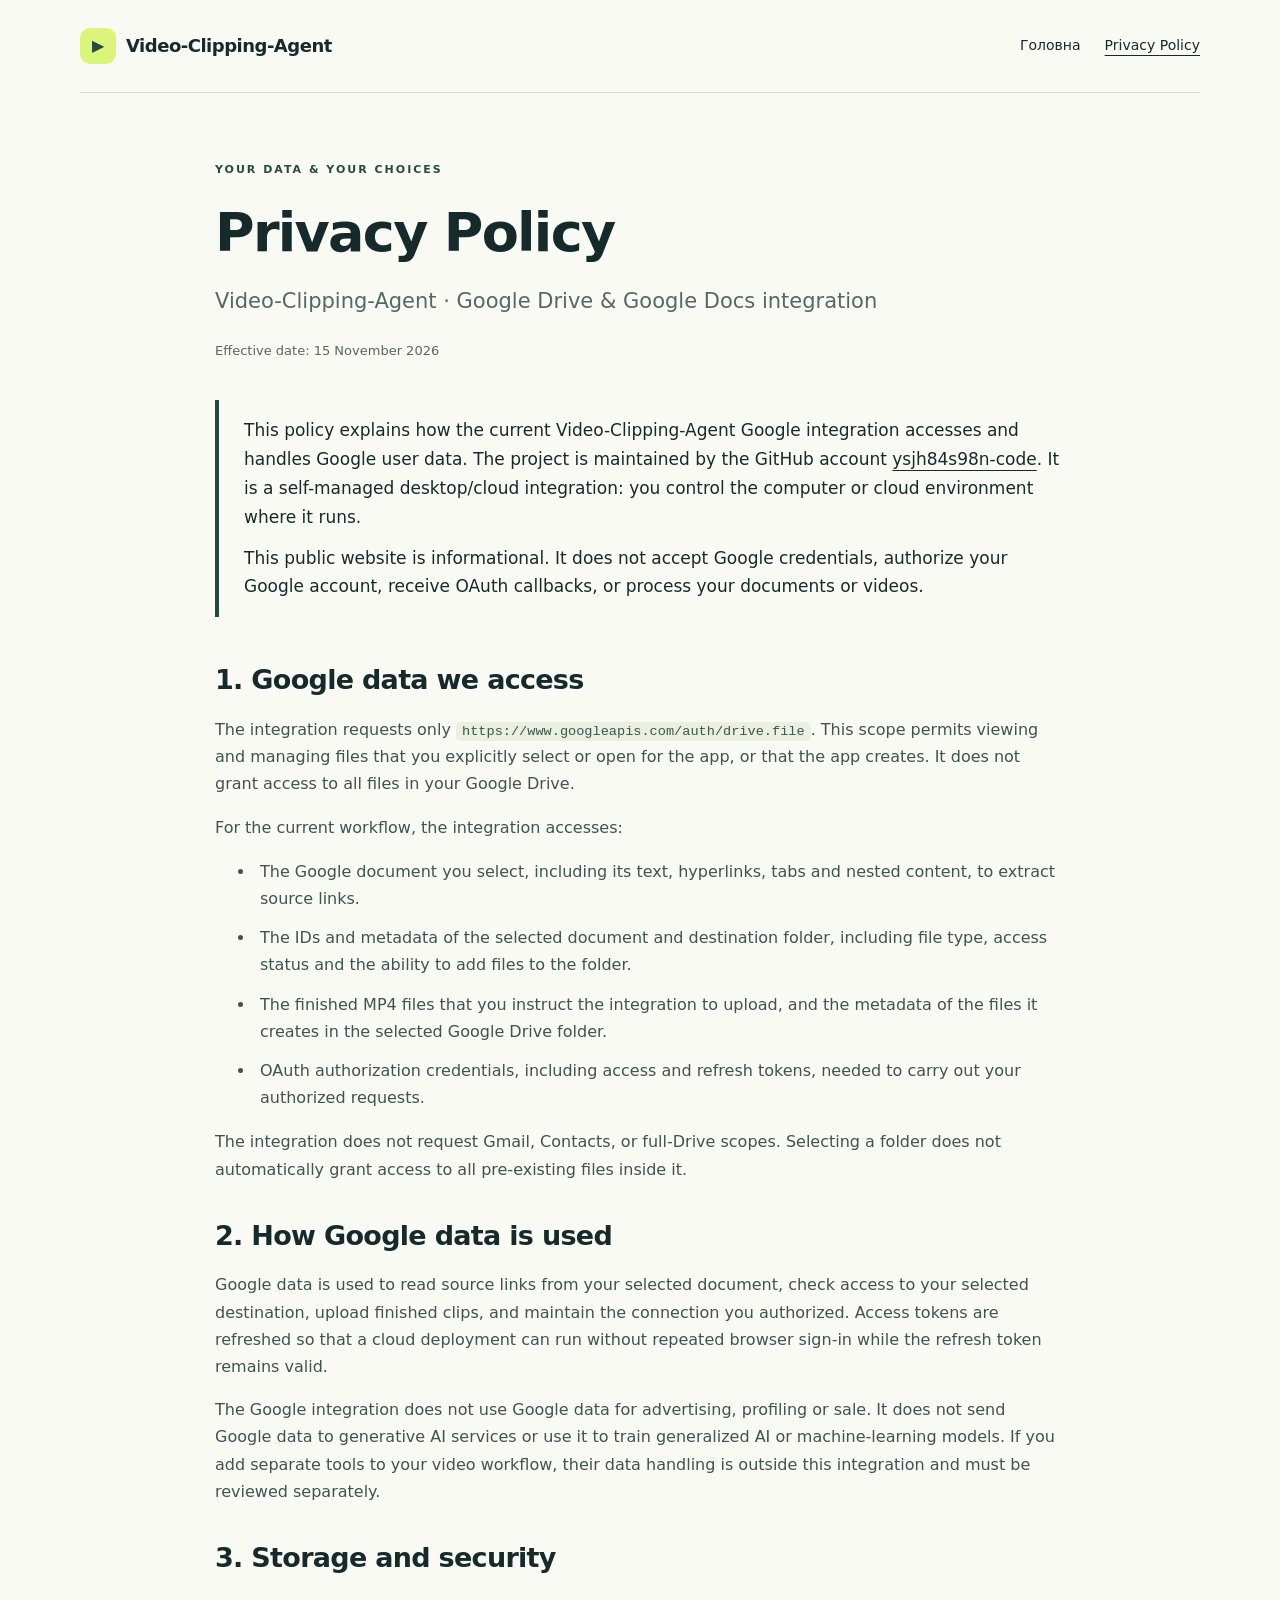
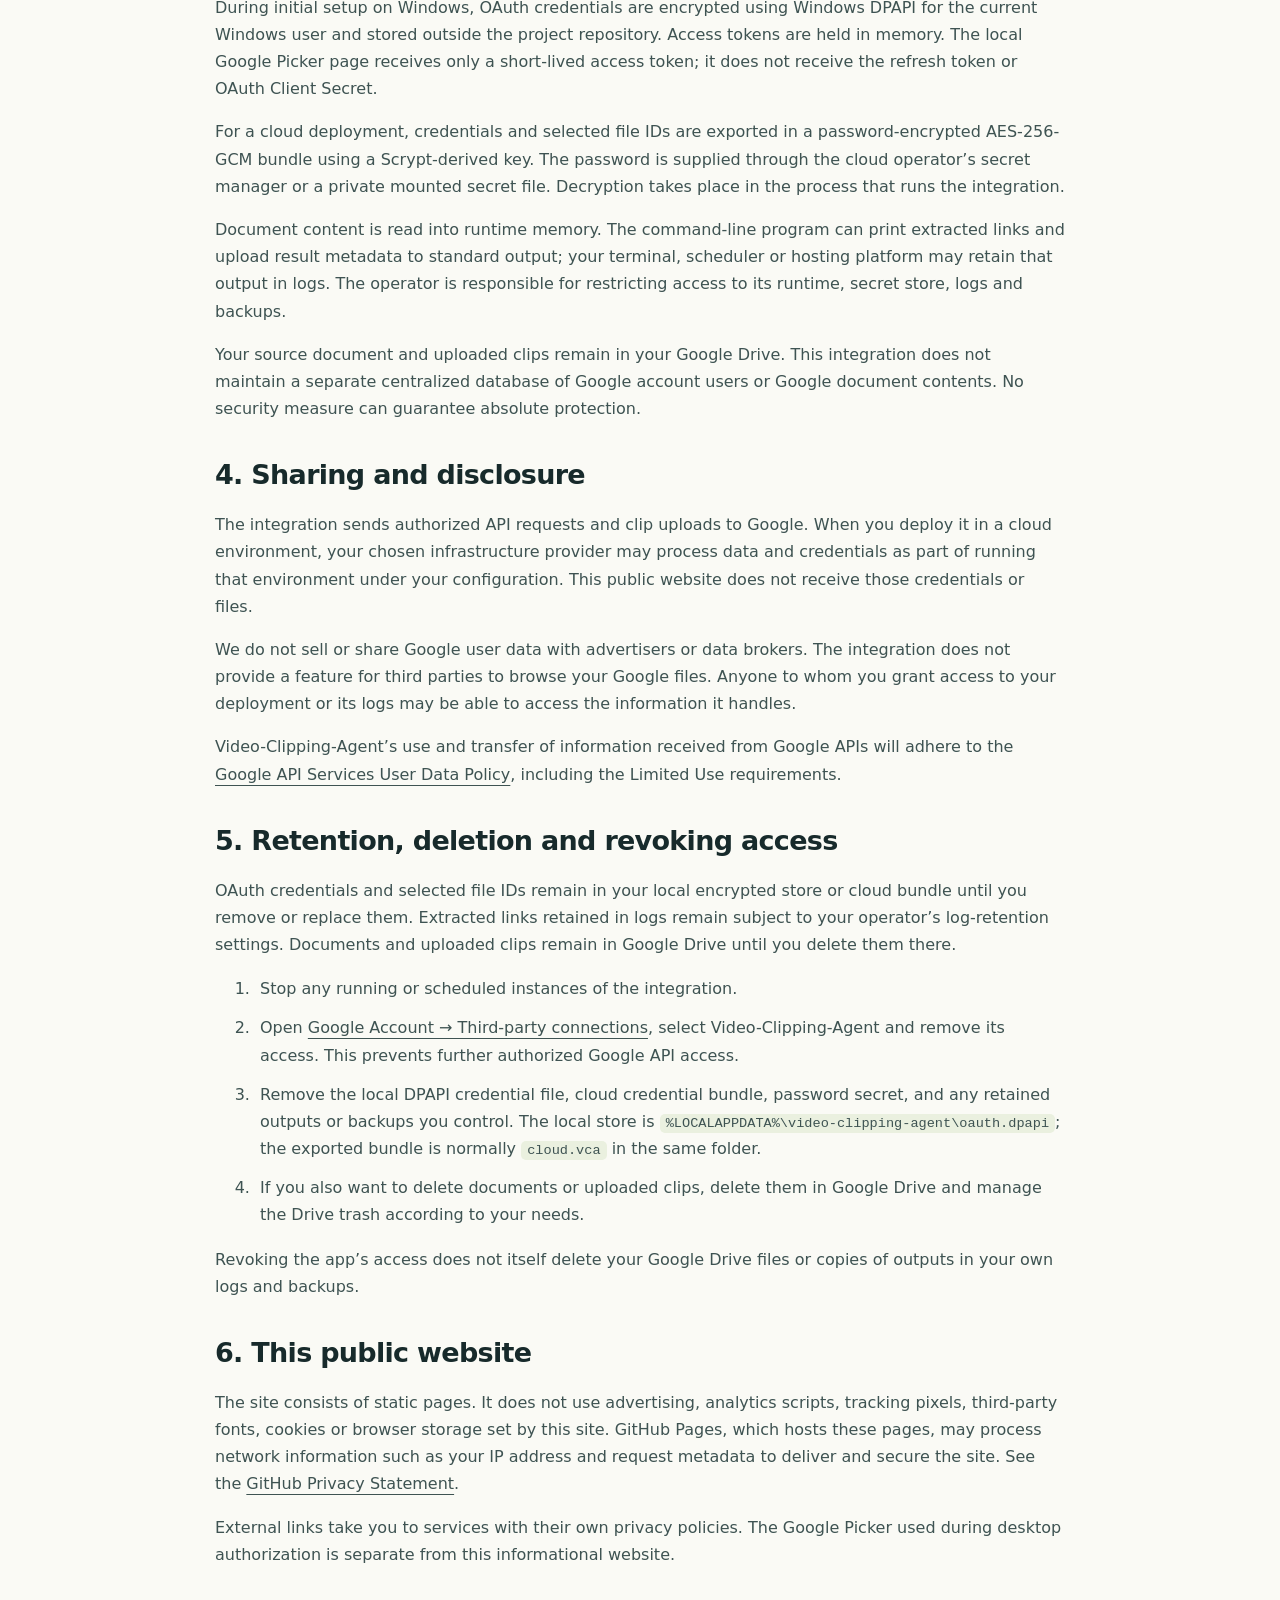
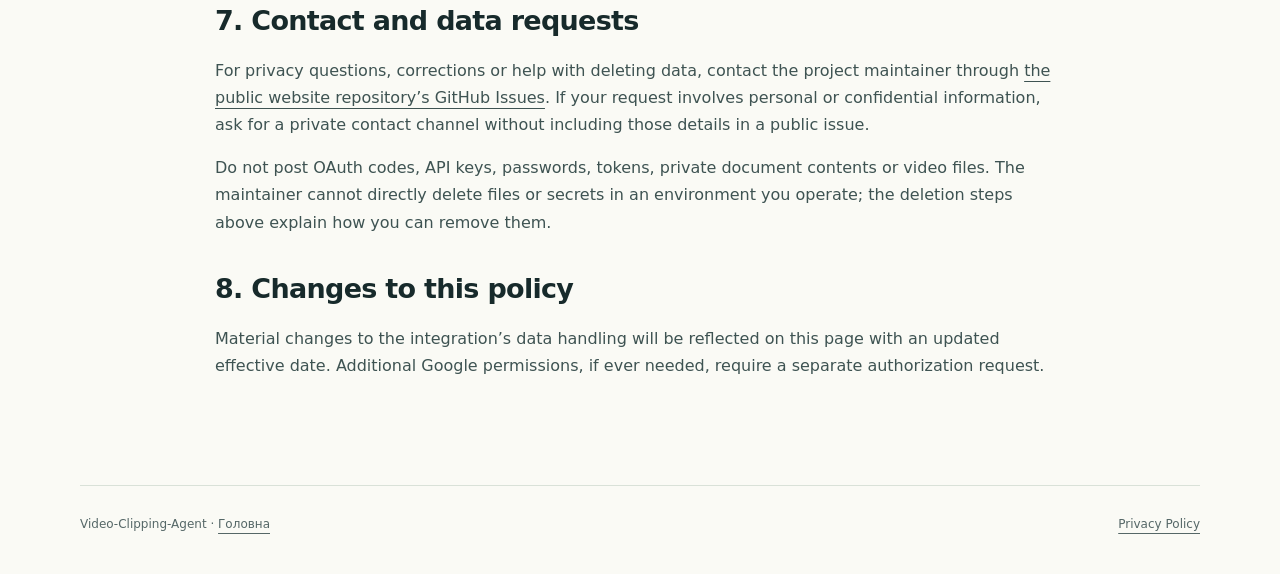
==== privacy.html @ 2fd51018 "Publish Video-Clipping-Agent homepage and privacy policy Include only public static HTML and CSS. Ke" ====
<!doctype html>
<html lang="en">
<head>
  <meta charset="utf-8">
  <meta name="viewport" content="width=device-width, initial-scale=1">
  <meta name="description" content="Privacy Policy for the Video-Clipping-Agent Google Drive and Google Docs integration: access, use, storage, sharing, retention, and deletion of Google user data.">
  <meta name="referrer" content="strict-origin-when-cross-origin">
  <title>Privacy Policy — Video-Clipping-Agent</title>
  <link rel="canonical" href="https://ysjh84s98n-code.github.io/video-clipping-agent-site/privacy.html">
  <link rel="stylesheet" href="styles.css">
</head>
<body>
  <a class="skip" href="#main">Skip to content</a>
  <header class="shell header"><a class="brand" href="./"><span class="mark" aria-hidden="true">▶</span> Video-Clipping-Agent</a><nav aria-label="Navigation"><a href="./" lang="uk">Головна</a><a href="privacy.html" aria-current="page">Privacy Policy</a></nav></header>
  <main id="main" class="shell policy">
    <p class="eyebrow">YOUR DATA &amp; YOUR CHOICES</p>
    <h1>Privacy Policy</h1>
    <p class="lead">Video-Clipping-Agent · Google Drive &amp; Google Docs integration</p>
    <p class="caption">Effective date: <time datetime="2026-11-15">15 November 2026</time></p>
    <div class="policy-intro"><p>This policy explains how the current Video-Clipping-Agent Google integration accesses and handles Google user data. The project is maintained by the GitHub account <a href="https://github.com/ysjh84s98n-code">ysjh84s98n-code</a>. It is a self-managed desktop/cloud integration: you control the computer or cloud environment where it runs.</p><p>This public website is informational. It does not accept Google credentials, authorize your Google account, receive OAuth callbacks, or process your documents or videos.</p></div>
    <section aria-labelledby="access"><h2 id="access">1. Google data we access</h2><p>The integration requests only <code>https://www.googleapis.com/auth/drive.file</code>. This scope permits viewing and managing files that you explicitly select or open for the app, or that the app creates. It does not grant access to all files in your Google Drive.</p><p>For the current workflow, the integration accesses:</p><ul><li>The Google document you select, including its text, hyperlinks, tabs and nested content, to extract source links.</li><li>The IDs and metadata of the selected document and destination folder, including file type, access status and the ability to add files to the folder.</li><li>The finished MP4 files that you instruct the integration to upload, and the metadata of the files it creates in the selected Google Drive folder.</li><li>OAuth authorization credentials, including access and refresh tokens, needed to carry out your authorized requests.</li></ul><p>The integration does not request Gmail, Contacts, or full-Drive scopes. Selecting a folder does not automatically grant access to all pre-existing files inside it.</p></section>
    <section aria-labelledby="use"><h2 id="use">2. How Google data is used</h2><p>Google data is used to read source links from your selected document, check access to your selected destination, upload finished clips, and maintain the connection you authorized. Access tokens are refreshed so that a cloud deployment can run without repeated browser sign-in while the refresh token remains valid.</p><p>The Google integration does not use Google data for advertising, profiling or sale. It does not send Google data to generative AI services or use it to train generalized AI or machine-learning models. If you add separate tools to your video workflow, their data handling is outside this integration and must be reviewed separately.</p></section>
    <section aria-labelledby="storage"><h2 id="storage">3. Storage and security</h2><p>During initial setup on Windows, OAuth credentials are encrypted using Windows DPAPI for the current Windows user and stored outside the project repository. Access tokens are held in memory. The local Google Picker page receives only a short-lived access token; it does not receive the refresh token or OAuth Client Secret.</p><p>For a cloud deployment, credentials and selected file IDs are exported in a password-encrypted AES-256-GCM bundle using a Scrypt-derived key. The password is supplied through the cloud operator’s secret manager or a private mounted secret file. Decryption takes place in the process that runs the integration.</p><p>Document content is read into runtime memory. The command-line program can print extracted links and upload result metadata to standard output; your terminal, scheduler or hosting platform may retain that output in logs. The operator is responsible for restricting access to its runtime, secret store, logs and backups.</p><p>Your source document and uploaded clips remain in your Google Drive. This integration does not maintain a separate centralized database of Google account users or Google document contents. No security measure can guarantee absolute protection.</p></section>
    <section aria-labelledby="sharing"><h2 id="sharing">4. Sharing and disclosure</h2><p>The integration sends authorized API requests and clip uploads to Google. When you deploy it in a cloud environment, your chosen infrastructure provider may process data and credentials as part of running that environment under your configuration. This public website does not receive those credentials or files.</p><p>We do not sell or share Google user data with advertisers or data brokers. The integration does not provide a feature for third parties to browse your Google files. Anyone to whom you grant access to your deployment or its logs may be able to access the information it handles.</p><p>Video-Clipping-Agent’s use and transfer of information received from Google APIs will adhere to the <a href="https://developers.google.com/terms/api-services-user-data-policy">Google API Services User Data Policy</a>, including the Limited Use requirements.</p></section>
    <section aria-labelledby="retention"><h2 id="retention">5. Retention, deletion and revoking access</h2><p>OAuth credentials and selected file IDs remain in your local encrypted store or cloud bundle until you remove or replace them. Extracted links retained in logs remain subject to your operator’s log-retention settings. Documents and uploaded clips remain in Google Drive until you delete them there.</p><ol><li>Stop any running or scheduled instances of the integration.</li><li>Open <a href="https://myaccount.google.com/connections">Google Account → Third-party connections</a>, select Video-Clipping-Agent and remove its access. This prevents further authorized Google API access.</li><li>Remove the local DPAPI credential file, cloud credential bundle, password secret, and any retained outputs or backups you control. The local store is <code>%LOCALAPPDATA%\video-clipping-agent\oauth.dpapi</code>; the exported bundle is normally <code>cloud.vca</code> in the same folder.</li><li>If you also want to delete documents or uploaded clips, delete them in Google Drive and manage the Drive trash according to your needs.</li></ol><p>Revoking the app’s access does not itself delete your Google Drive files or copies of outputs in your own logs and backups.</p></section>
    <section aria-labelledby="website"><h2 id="website">6. This public website</h2><p>The site consists of static pages. It does not use advertising, analytics scripts, tracking pixels, third-party fonts, cookies or browser storage set by this site. GitHub Pages, which hosts these pages, may process network information such as your IP address and request metadata to deliver and secure the site. See the <a href="https://docs.github.com/en/site-policy/privacy-policies/github-general-privacy-statement">GitHub Privacy Statement</a>.</p><p>External links take you to services with their own privacy policies. The Google Picker used during desktop authorization is separate from this informational website.</p></section>
    <section aria-labelledby="contact"><h2 id="contact">7. Contact and data requests</h2><p>For privacy questions, corrections or help with deleting data, contact the project maintainer through <a href="https://github.com/ysjh84s98n-code/video-clipping-agent-site/issues">the public website repository’s GitHub Issues</a>. If your request involves personal or confidential information, ask for a private contact channel without including those details in a public issue.</p><p>Do not post OAuth codes, API keys, passwords, tokens, private document contents or video files. The maintainer cannot directly delete files or secrets in an environment you operate; the deletion steps above explain how you can remove them.</p></section>
    <section aria-labelledby="changes"><h2 id="changes">8. Changes to this policy</h2><p>Material changes to the integration’s data handling will be reflected on this page with an updated effective date. Additional Google permissions, if ever needed, require a separate authorization request.</p></section>
  </main>
  <footer class="shell footer"><span>Video-Clipping-Agent · <a href="./" lang="uk">Головна</a></span><a href="privacy.html" aria-current="page">Privacy Policy</a></footer>
</body>
</html>
---- styles.css ----
:root{color-scheme:light;--ink:#172a2b;--muted:#556767;--paper:#fafaf5;--line:#d9e1d8;--accent:#daf57a;--forest:#244b42;--radius:16px;font-family:Inter,ui-sans-serif,system-ui,-apple-system,"Segoe UI",sans-serif;font-synthesis:none}
*{box-sizing:border-box}html{scroll-behavior:smooth;scroll-padding-top:30px}body{margin:0;background:var(--paper);color:var(--ink);font-size:17px;line-height:1.7}a{color:inherit;text-underline-offset:5px}a:hover{text-decoration-thickness:2px}a:focus-visible{outline:3px solid #598400;outline-offset:5px;border-radius:4px}.shell{width:min(1120px,calc(100% - 64px));margin-inline:auto}.header{display:flex;align-items:center;justify-content:space-between;gap:28px;padding-block:28px;border-bottom:1px solid var(--line)}.brand{display:flex;align-items:center;gap:10px;font-size:18px;font-weight:740;text-decoration:none;letter-spacing:-.5px}.mark{display:grid;place-items:center;width:36px;height:36px;color:var(--forest);background:var(--accent);border-radius:10px;font-size:16px}.header nav{display:flex;gap:24px;font-size:14px}.header nav a{text-decoration:none}.header nav [aria-current=page]{text-decoration:underline}.hero{padding-block:82px 64px;max-width:930px}.eyebrow{font-size:11px;letter-spacing:2px;font-weight:750;margin:0 0 22px;color:var(--forest)}h1,h2,h3{line-height:1.14;letter-spacing:-1.7px;text-wrap:balance}h1{font-size:clamp(38px,5.5vw,68px);font-weight:700;margin:0 0 28px}h1 span{color:var(--forest)}.lead{font-size:20px;line-height:1.65;max-width:760px;color:var(--muted)}.actions{display:flex;align-items:center;flex-wrap:wrap;gap:28px;margin-top:32px}.button{display:inline-flex;align-items:center;justify-content:center;gap:18px;padding:15px 22px;border:1px solid transparent;border-radius:9px;text-decoration:none;background:var(--forest);color:white;font-size:14px;font-weight:650}.button:hover{background:#173e34}.text-link{font-size:14px;font-weight:650}.caption{font-size:13px;color:var(--muted);max-width:700px;margin-top:26px}.section{padding-block:54px;border-top:1px solid var(--line)}h2{font-size:clamp(27px,3vw,37px);font-weight:650;max-width:700px;margin:0 0 26px}.section-heading{margin-bottom:40px}.steps{list-style:none;padding:0;display:grid;grid-template-columns:repeat(3,1fr);gap:36px;margin:0}.steps li{border-top:2px solid var(--forest);padding-top:20px}.number{font-size:12px;font-weight:700;letter-spacing:1px;color:var(--forest)}h3{font-size:23px;letter-spacing:-.5px;margin:26px 0 12px}.steps p,.permission p,.contact p{color:var(--muted);font-size:16px}.permission{display:grid;grid-template-columns:1fr 1fr;gap:64px}.permission p:first-child{margin-top:0}code{font-family:ui-monospace,"Cascadia Code",Consolas,monospace;background:#eaf0df;border-radius:5px;padding:2px 6px;font-size:.85em;overflow-wrap:anywhere}.contact{display:flex;align-items:center;justify-content:space-between;gap:50px}.contact div{max-width:690px}.secondary{background:transparent;border-color:var(--forest);color:var(--forest);white-space:nowrap}.secondary:hover{background:#eaf0df}.footer{border-top:1px solid var(--line);padding-block:28px 40px;display:flex;align-items:center;justify-content:space-between;gap:22px;font-size:12px;color:var(--muted)}.policy{max-width:850px;padding-block:68px}.policy h1{font-size:54px;margin-bottom:18px}.policy .lead{font-size:21px}.policy .caption{margin-top:12px}.policy-intro{border-left:4px solid var(--forest);padding:4px 0 4px 25px;margin:38px 0 48px}.policy-intro p{margin-block:12px}.policy section{margin-block:38px}.policy section h2{font-size:27px;letter-spacing:-.7px;margin:0 0 20px}.policy section p,.policy li{font-size:16px;color:#3e5352}.policy li{padding-left:5px;margin-bottom:12px}.policy section a{overflow-wrap:anywhere}.skip{position:absolute;left:10px;top:-100px;padding:10px;background:var(--accent);z-index:1}.skip:focus{top:10px}
@media(max-width:760px){.shell{width:calc(100% - 36px)}.header{align-items:flex-start;flex-direction:column;gap:18px;padding-block:22px}.brand{font-size:16px}.header nav{gap:24px}.hero{padding-block:50px 42px}.hero h1{letter-spacing:-1.3px}.lead{font-size:18px}.actions{align-items:flex-start;flex-direction:column;gap:20px}.steps{grid-template-columns:1fr;gap:30px}.steps h3{margin-top:15px}.permission{grid-template-columns:1fr;gap:12px}.contact{align-items:flex-start;flex-direction:column;gap:16px}.section{padding-block:35px}.section-heading{margin-bottom:28px}.footer{align-items:flex-start;flex-direction:column;gap:12px}.policy{padding-block:45px}.policy h1{font-size:42px}.policy-intro{padding-left:18px}.policy ul,.policy ol{padding-left:24px}}
@media(prefers-reduced-motion:reduce){html{scroll-behavior:auto}}
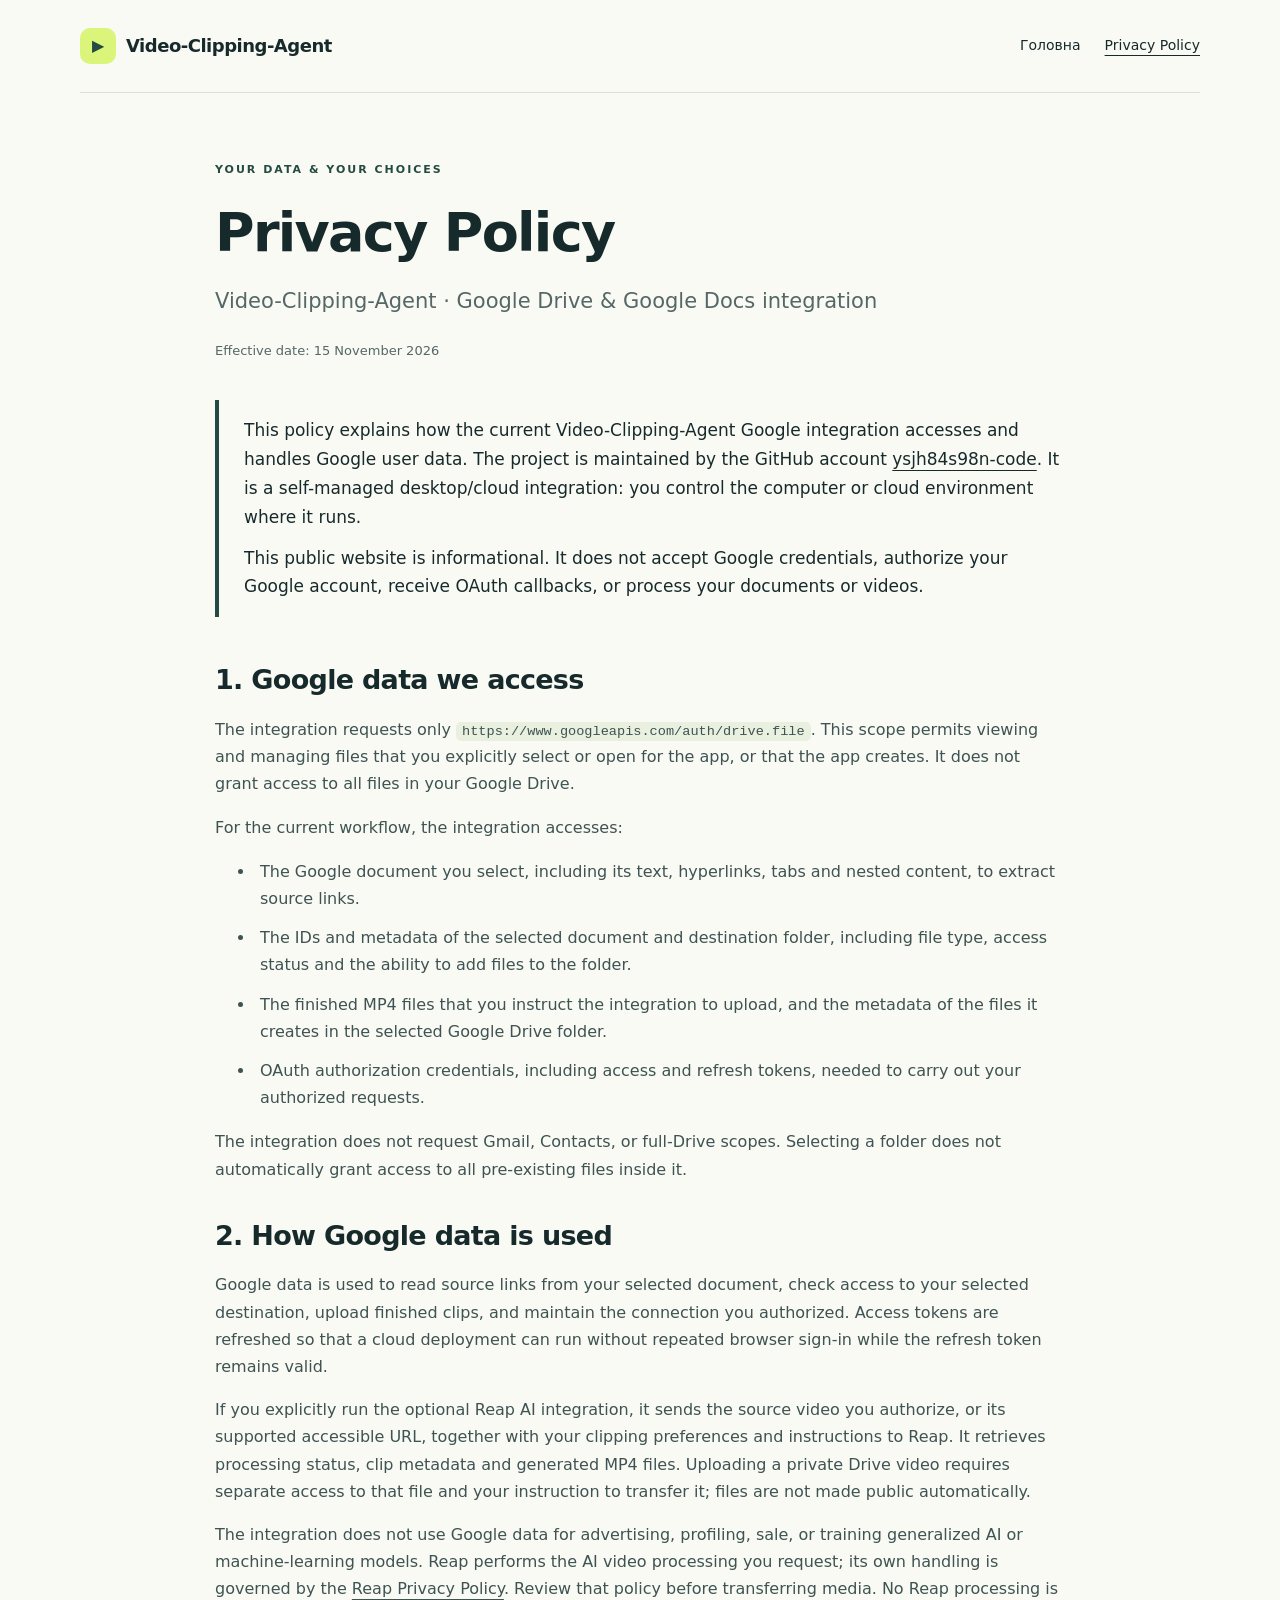
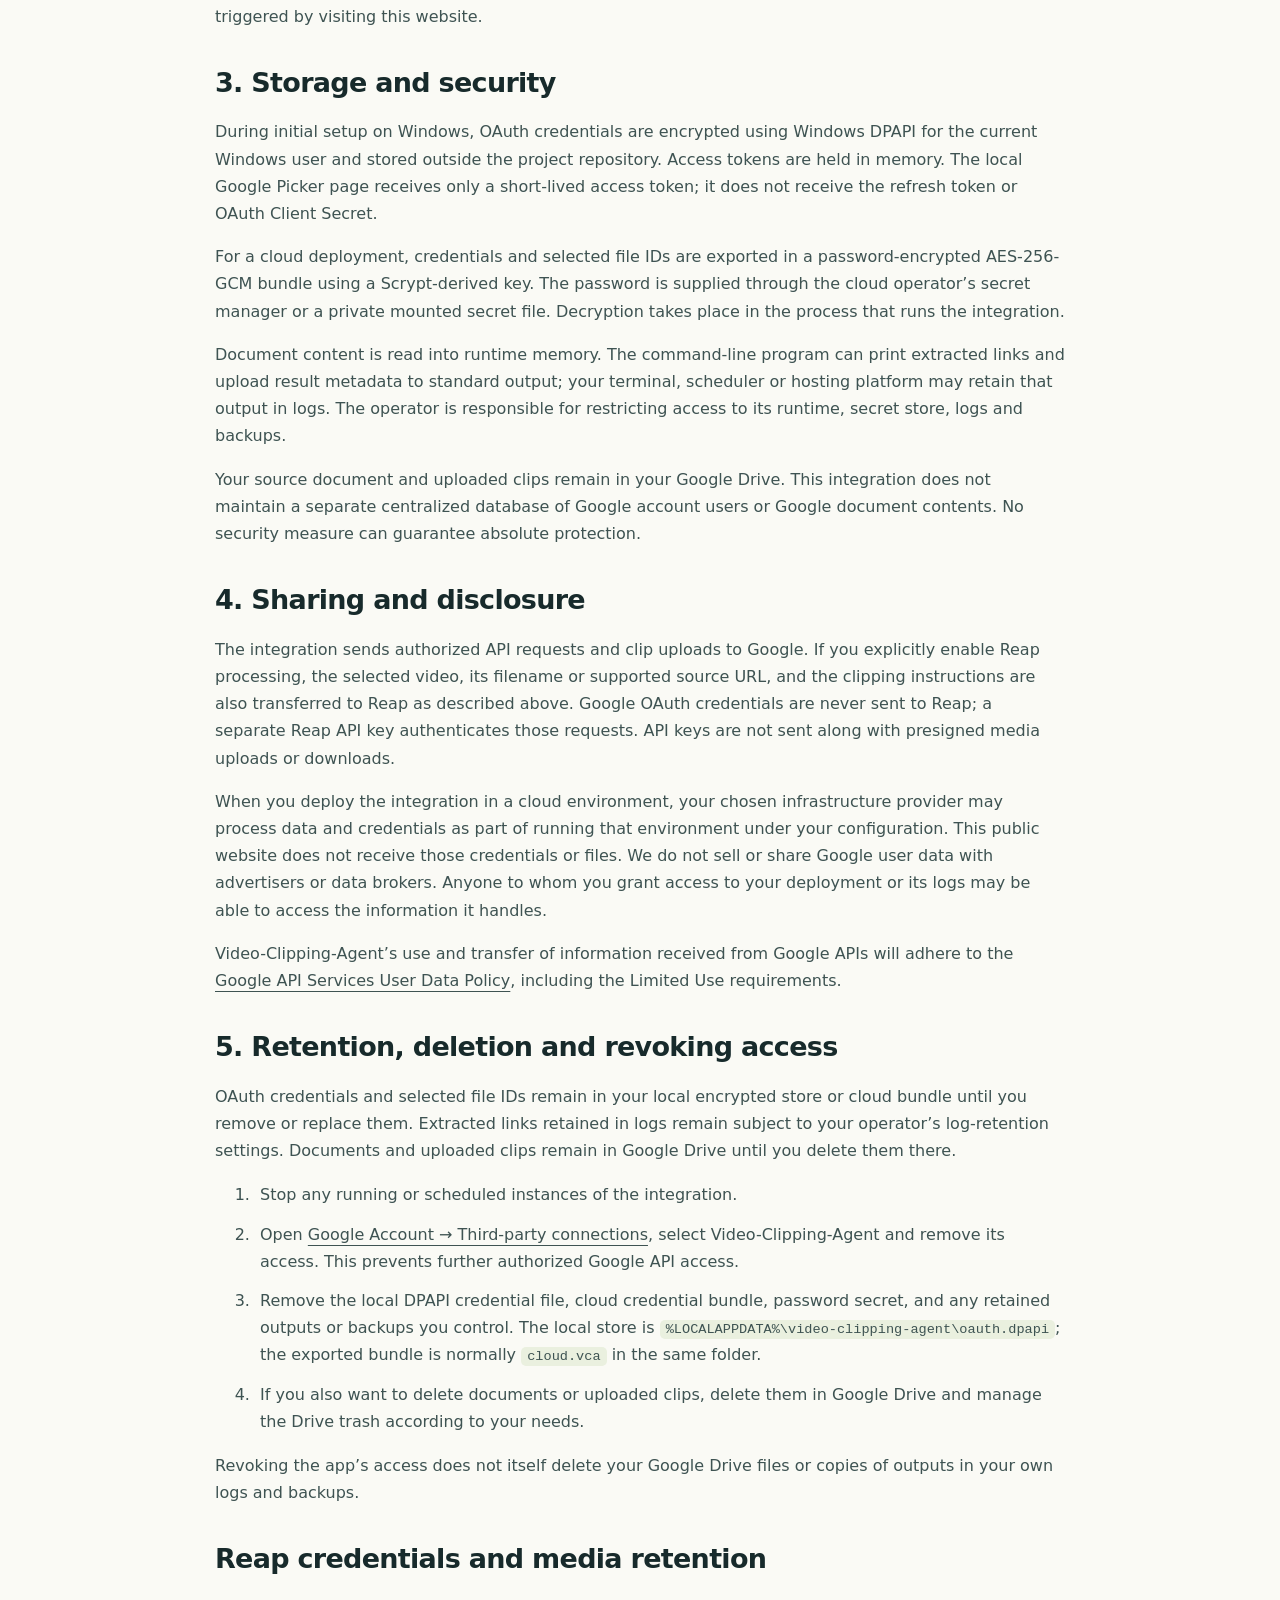
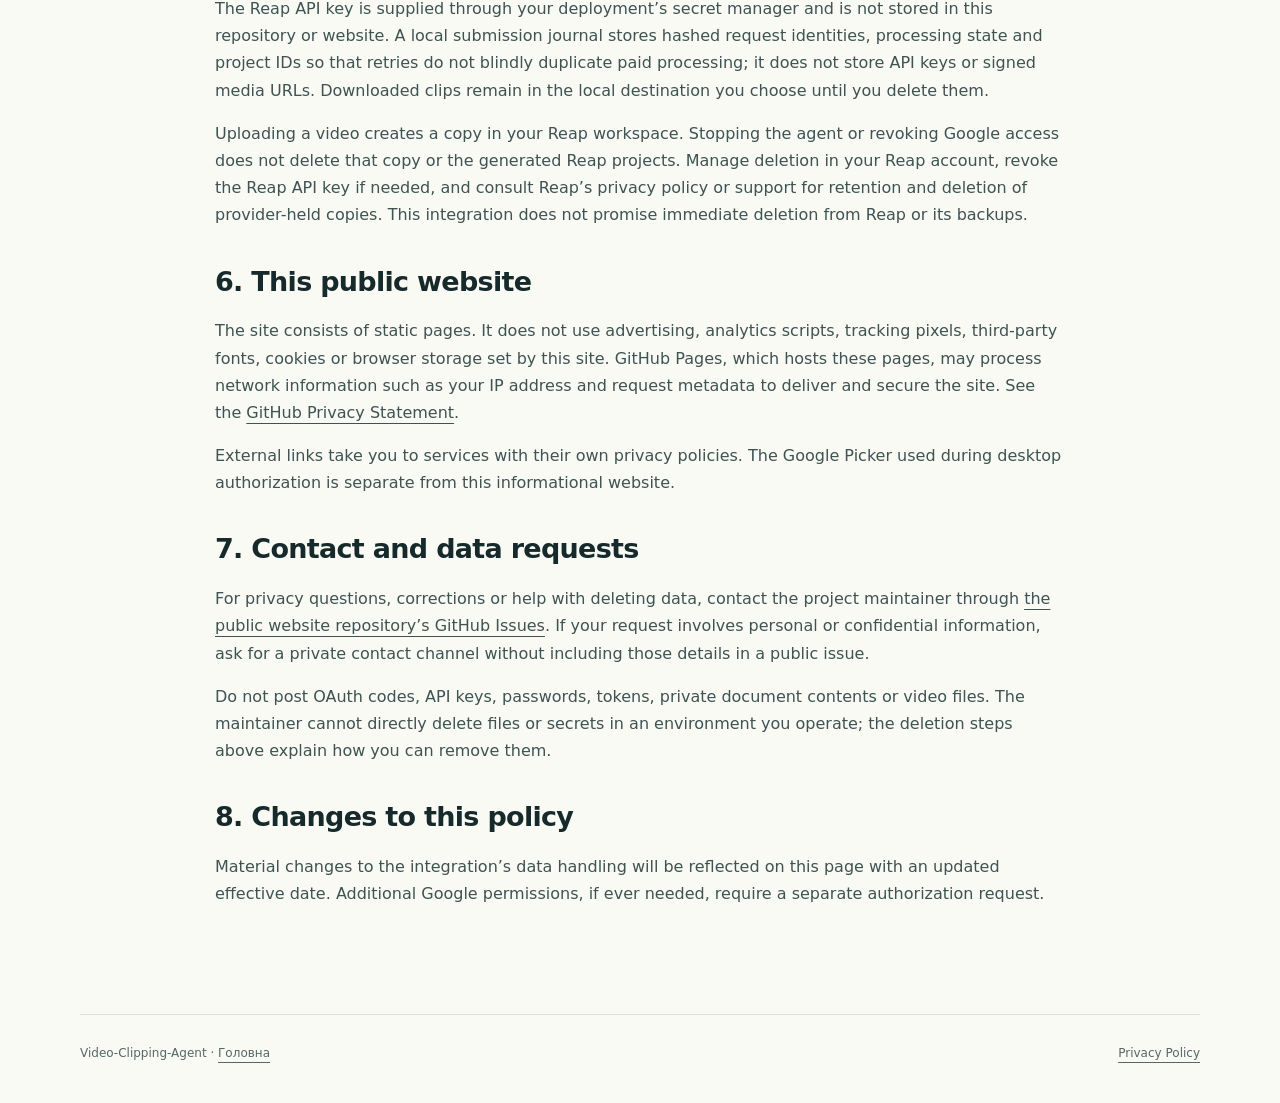
==== commit c93f5b6c: "Disclose optional Reap media processing and retention Describe explicitly authorized video transfer," ====
--- a/privacy.html
+++ b/privacy.html
@@ -19,10 +19,11 @@
     <p class="caption">Effective date: <time datetime="2026-11-15">15 November 2026</time></p>
     <div class="policy-intro"><p>This policy explains how the current Video-Clipping-Agent Google integration accesses and handles Google user data. The project is maintained by the GitHub account <a href="https://github.com/ysjh84s98n-code">ysjh84s98n-code</a>. It is a self-managed desktop/cloud integration: you control the computer or cloud environment where it runs.</p><p>This public website is informational. It does not accept Google credentials, authorize your Google account, receive OAuth callbacks, or process your documents or videos.</p></div>
     <section aria-labelledby="access"><h2 id="access">1. Google data we access</h2><p>The integration requests only <code>https://www.googleapis.com/auth/drive.file</code>. This scope permits viewing and managing files that you explicitly select or open for the app, or that the app creates. It does not grant access to all files in your Google Drive.</p><p>For the current workflow, the integration accesses:</p><ul><li>The Google document you select, including its text, hyperlinks, tabs and nested content, to extract source links.</li><li>The IDs and metadata of the selected document and destination folder, including file type, access status and the ability to add files to the folder.</li><li>The finished MP4 files that you instruct the integration to upload, and the metadata of the files it creates in the selected Google Drive folder.</li><li>OAuth authorization credentials, including access and refresh tokens, needed to carry out your authorized requests.</li></ul><p>The integration does not request Gmail, Contacts, or full-Drive scopes. Selecting a folder does not automatically grant access to all pre-existing files inside it.</p></section>
-    <section aria-labelledby="use"><h2 id="use">2. How Google data is used</h2><p>Google data is used to read source links from your selected document, check access to your selected destination, upload finished clips, and maintain the connection you authorized. Access tokens are refreshed so that a cloud deployment can run without repeated browser sign-in while the refresh token remains valid.</p><p>The Google integration does not use Google data for advertising, profiling or sale. It does not send Google data to generative AI services or use it to train generalized AI or machine-learning models. If you add separate tools to your video workflow, their data handling is outside this integration and must be reviewed separately.</p></section>
+    <section aria-labelledby="use"><h2 id="use">2. How Google data is used</h2><p>Google data is used to read source links from your selected document, check access to your selected destination, upload finished clips, and maintain the connection you authorized. Access tokens are refreshed so that a cloud deployment can run without repeated browser sign-in while the refresh token remains valid.</p><p>If you explicitly run the optional Reap AI integration, it sends the source video you authorize, or its supported accessible URL, together with your clipping preferences and instructions to Reap. It retrieves processing status, clip metadata and generated MP4 files. Uploading a private Drive video requires separate access to that file and your instruction to transfer it; files are not made public automatically.</p><p>The integration does not use Google data for advertising, profiling, sale, or training generalized AI or machine-learning models. Reap performs the AI video processing you request; its own handling is governed by the <a href="https://reap.video/privacy-policy">Reap Privacy Policy</a>. Review that policy before transferring media. No Reap processing is triggered by visiting this website.</p></section>
     <section aria-labelledby="storage"><h2 id="storage">3. Storage and security</h2><p>During initial setup on Windows, OAuth credentials are encrypted using Windows DPAPI for the current Windows user and stored outside the project repository. Access tokens are held in memory. The local Google Picker page receives only a short-lived access token; it does not receive the refresh token or OAuth Client Secret.</p><p>For a cloud deployment, credentials and selected file IDs are exported in a password-encrypted AES-256-GCM bundle using a Scrypt-derived key. The password is supplied through the cloud operator’s secret manager or a private mounted secret file. Decryption takes place in the process that runs the integration.</p><p>Document content is read into runtime memory. The command-line program can print extracted links and upload result metadata to standard output; your terminal, scheduler or hosting platform may retain that output in logs. The operator is responsible for restricting access to its runtime, secret store, logs and backups.</p><p>Your source document and uploaded clips remain in your Google Drive. This integration does not maintain a separate centralized database of Google account users or Google document contents. No security measure can guarantee absolute protection.</p></section>
-    <section aria-labelledby="sharing"><h2 id="sharing">4. Sharing and disclosure</h2><p>The integration sends authorized API requests and clip uploads to Google. When you deploy it in a cloud environment, your chosen infrastructure provider may process data and credentials as part of running that environment under your configuration. This public website does not receive those credentials or files.</p><p>We do not sell or share Google user data with advertisers or data brokers. The integration does not provide a feature for third parties to browse your Google files. Anyone to whom you grant access to your deployment or its logs may be able to access the information it handles.</p><p>Video-Clipping-Agent’s use and transfer of information received from Google APIs will adhere to the <a href="https://developers.google.com/terms/api-services-user-data-policy">Google API Services User Data Policy</a>, including the Limited Use requirements.</p></section>
+    <section aria-labelledby="sharing"><h2 id="sharing">4. Sharing and disclosure</h2><p>The integration sends authorized API requests and clip uploads to Google. If you explicitly enable Reap processing, the selected video, its filename or supported source URL, and the clipping instructions are also transferred to Reap as described above. Google OAuth credentials are never sent to Reap; a separate Reap API key authenticates those requests. API keys are not sent along with presigned media uploads or downloads.</p><p>When you deploy the integration in a cloud environment, your chosen infrastructure provider may process data and credentials as part of running that environment under your configuration. This public website does not receive those credentials or files. We do not sell or share Google user data with advertisers or data brokers. Anyone to whom you grant access to your deployment or its logs may be able to access the information it handles.</p><p>Video-Clipping-Agent’s use and transfer of information received from Google APIs will adhere to the <a href="https://developers.google.com/terms/api-services-user-data-policy">Google API Services User Data Policy</a>, including the Limited Use requirements.</p></section>
     <section aria-labelledby="retention"><h2 id="retention">5. Retention, deletion and revoking access</h2><p>OAuth credentials and selected file IDs remain in your local encrypted store or cloud bundle until you remove or replace them. Extracted links retained in logs remain subject to your operator’s log-retention settings. Documents and uploaded clips remain in Google Drive until you delete them there.</p><ol><li>Stop any running or scheduled instances of the integration.</li><li>Open <a href="https://myaccount.google.com/connections">Google Account → Third-party connections</a>, select Video-Clipping-Agent and remove its access. This prevents further authorized Google API access.</li><li>Remove the local DPAPI credential file, cloud credential bundle, password secret, and any retained outputs or backups you control. The local store is <code>%LOCALAPPDATA%\video-clipping-agent\oauth.dpapi</code>; the exported bundle is normally <code>cloud.vca</code> in the same folder.</li><li>If you also want to delete documents or uploaded clips, delete them in Google Drive and manage the Drive trash according to your needs.</li></ol><p>Revoking the app’s access does not itself delete your Google Drive files or copies of outputs in your own logs and backups.</p></section>
+    <section aria-labelledby="reap-retention"><h2 id="reap-retention">Reap credentials and media retention</h2><p>The Reap API key is supplied through your deployment’s secret manager and is not stored in this repository or website. A local submission journal stores hashed request identities, processing state and project IDs so that retries do not blindly duplicate paid processing; it does not store API keys or signed media URLs. Downloaded clips remain in the local destination you choose until you delete them.</p><p>Uploading a video creates a copy in your Reap workspace. Stopping the agent or revoking Google access does not delete that copy or the generated Reap projects. Manage deletion in your Reap account, revoke the Reap API key if needed, and consult Reap’s privacy policy or support for retention and deletion of provider-held copies. This integration does not promise immediate deletion from Reap or its backups.</p></section>
     <section aria-labelledby="website"><h2 id="website">6. This public website</h2><p>The site consists of static pages. It does not use advertising, analytics scripts, tracking pixels, third-party fonts, cookies or browser storage set by this site. GitHub Pages, which hosts these pages, may process network information such as your IP address and request metadata to deliver and secure the site. See the <a href="https://docs.github.com/en/site-policy/privacy-policies/github-general-privacy-statement">GitHub Privacy Statement</a>.</p><p>External links take you to services with their own privacy policies. The Google Picker used during desktop authorization is separate from this informational website.</p></section>
     <section aria-labelledby="contact"><h2 id="contact">7. Contact and data requests</h2><p>For privacy questions, corrections or help with deleting data, contact the project maintainer through <a href="https://github.com/ysjh84s98n-code/video-clipping-agent-site/issues">the public website repository’s GitHub Issues</a>. If your request involves personal or confidential information, ask for a private contact channel without including those details in a public issue.</p><p>Do not post OAuth codes, API keys, passwords, tokens, private document contents or video files. The maintainer cannot directly delete files or secrets in an environment you operate; the deletion steps above explain how you can remove them.</p></section>
     <section aria-labelledby="changes"><h2 id="changes">8. Changes to this policy</h2><p>Material changes to the integration’s data handling will be reflected on this page with an updated effective date. Additional Google permissions, if ever needed, require a separate authorization request.</p></section>
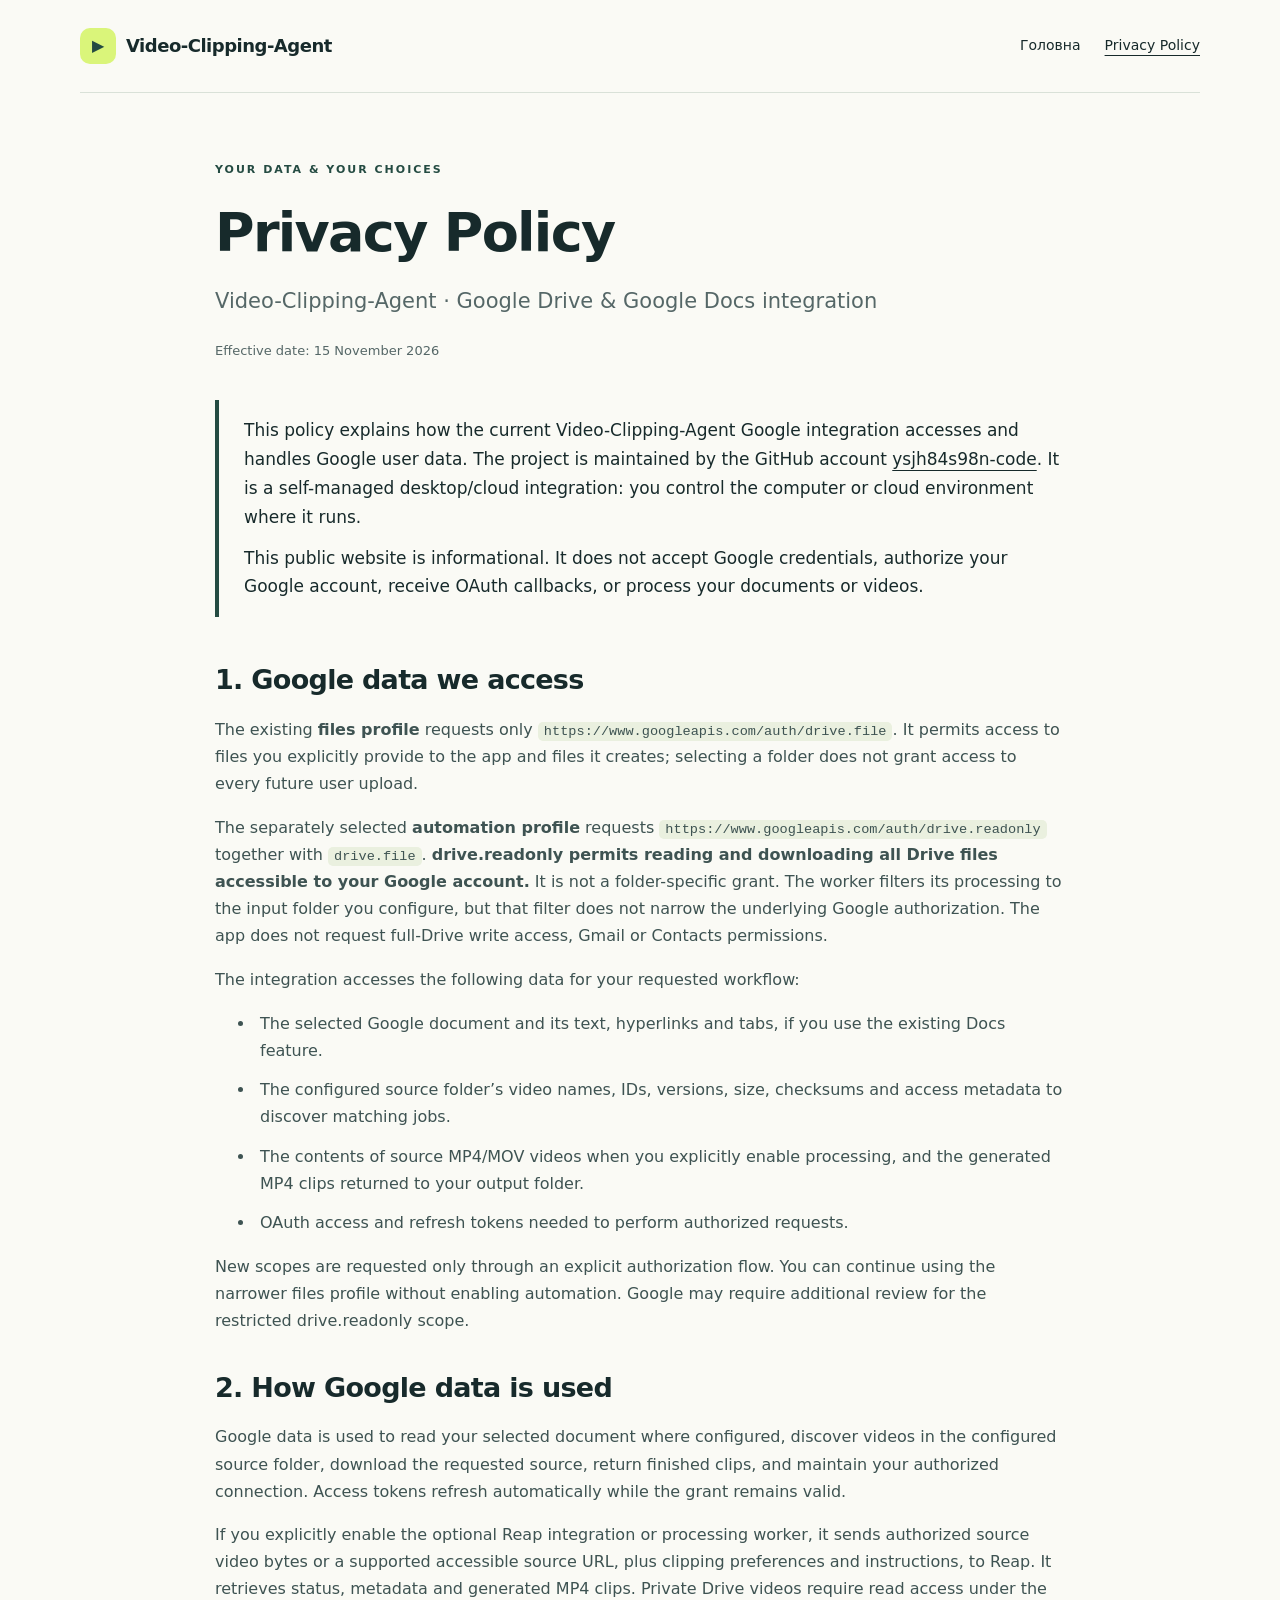
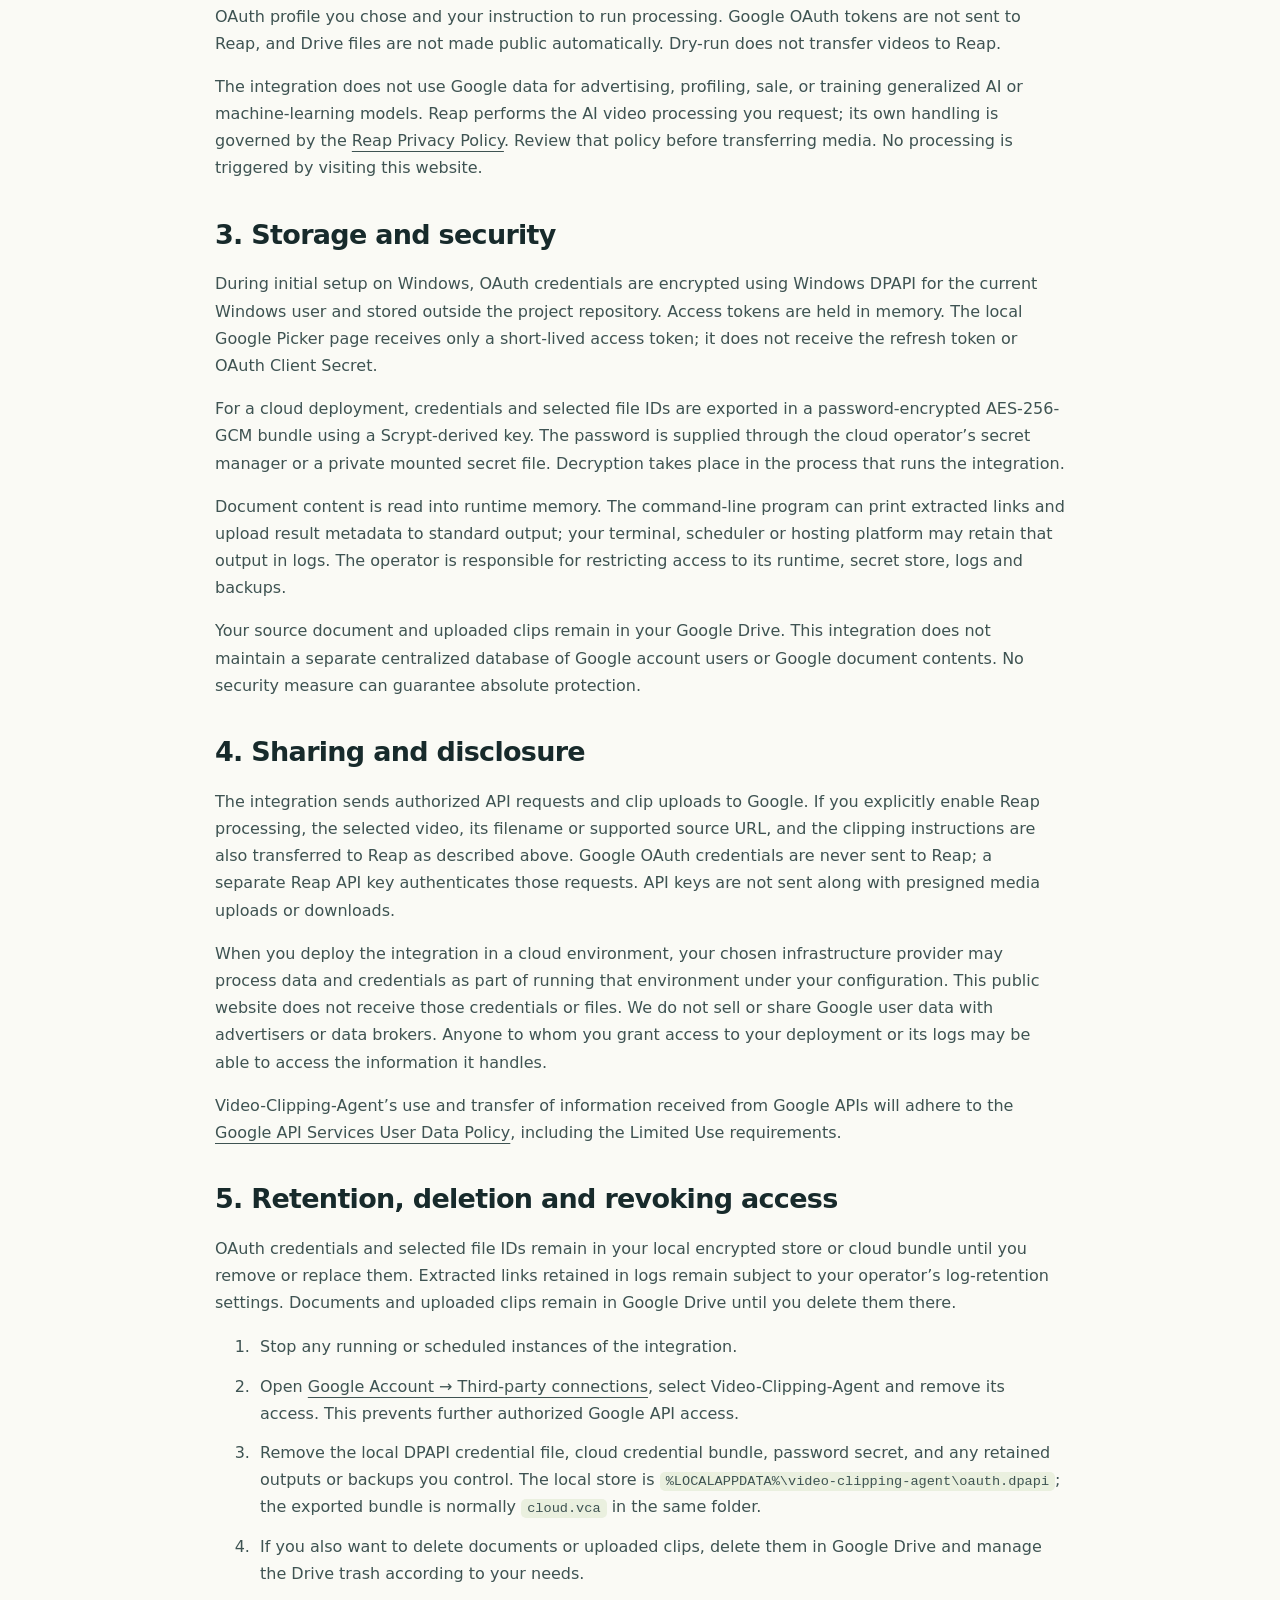
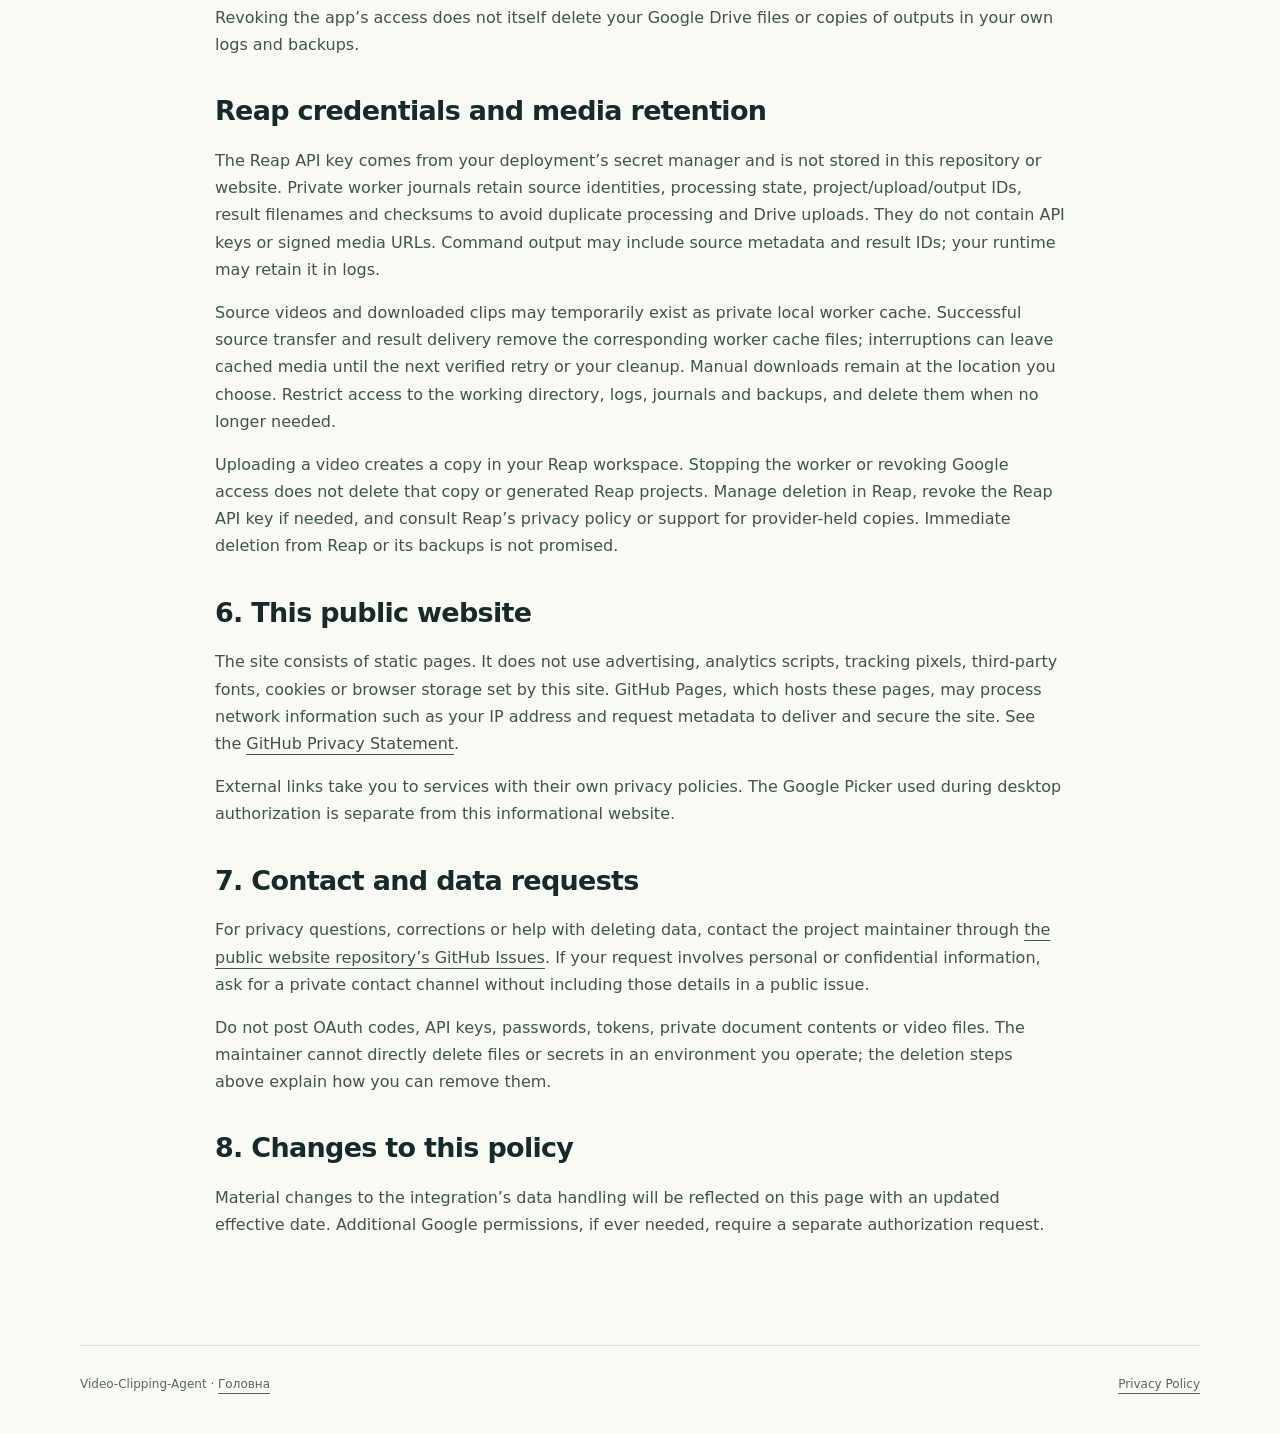
==== commit 98275996: "Disclose explicit read-only Drive automation profile Explain broad read access, folder filtering, op" ====
--- a/privacy.html
+++ b/privacy.html
@@ -18,12 +18,12 @@
     <p class="lead">Video-Clipping-Agent · Google Drive &amp; Google Docs integration</p>
     <p class="caption">Effective date: <time datetime="2026-11-15">15 November 2026</time></p>
     <div class="policy-intro"><p>This policy explains how the current Video-Clipping-Agent Google integration accesses and handles Google user data. The project is maintained by the GitHub account <a href="https://github.com/ysjh84s98n-code">ysjh84s98n-code</a>. It is a self-managed desktop/cloud integration: you control the computer or cloud environment where it runs.</p><p>This public website is informational. It does not accept Google credentials, authorize your Google account, receive OAuth callbacks, or process your documents or videos.</p></div>
-    <section aria-labelledby="access"><h2 id="access">1. Google data we access</h2><p>The integration requests only <code>https://www.googleapis.com/auth/drive.file</code>. This scope permits viewing and managing files that you explicitly select or open for the app, or that the app creates. It does not grant access to all files in your Google Drive.</p><p>For the current workflow, the integration accesses:</p><ul><li>The Google document you select, including its text, hyperlinks, tabs and nested content, to extract source links.</li><li>The IDs and metadata of the selected document and destination folder, including file type, access status and the ability to add files to the folder.</li><li>The finished MP4 files that you instruct the integration to upload, and the metadata of the files it creates in the selected Google Drive folder.</li><li>OAuth authorization credentials, including access and refresh tokens, needed to carry out your authorized requests.</li></ul><p>The integration does not request Gmail, Contacts, or full-Drive scopes. Selecting a folder does not automatically grant access to all pre-existing files inside it.</p></section>
-    <section aria-labelledby="use"><h2 id="use">2. How Google data is used</h2><p>Google data is used to read source links from your selected document, check access to your selected destination, upload finished clips, and maintain the connection you authorized. Access tokens are refreshed so that a cloud deployment can run without repeated browser sign-in while the refresh token remains valid.</p><p>If you explicitly run the optional Reap AI integration, it sends the source video you authorize, or its supported accessible URL, together with your clipping preferences and instructions to Reap. It retrieves processing status, clip metadata and generated MP4 files. Uploading a private Drive video requires separate access to that file and your instruction to transfer it; files are not made public automatically.</p><p>The integration does not use Google data for advertising, profiling, sale, or training generalized AI or machine-learning models. Reap performs the AI video processing you request; its own handling is governed by the <a href="https://reap.video/privacy-policy">Reap Privacy Policy</a>. Review that policy before transferring media. No Reap processing is triggered by visiting this website.</p></section>
+    <section aria-labelledby="access"><h2 id="access">1. Google data we access</h2><p>The existing <strong>files profile</strong> requests only <code>https://www.googleapis.com/auth/drive.file</code>. It permits access to files you explicitly provide to the app and files it creates; selecting a folder does not grant access to every future user upload.</p><p>The separately selected <strong>automation profile</strong> requests <code>https://www.googleapis.com/auth/drive.readonly</code> together with <code>drive.file</code>. <strong>drive.readonly permits reading and downloading all Drive files accessible to your Google account.</strong> It is not a folder-specific grant. The worker filters its processing to the input folder you configure, but that filter does not narrow the underlying Google authorization. The app does not request full-Drive write access, Gmail or Contacts permissions.</p><p>The integration accesses the following data for your requested workflow:</p><ul><li>The selected Google document and its text, hyperlinks and tabs, if you use the existing Docs feature.</li><li>The configured source folder’s video names, IDs, versions, size, checksums and access metadata to discover matching jobs.</li><li>The contents of source MP4/MOV videos when you explicitly enable processing, and the generated MP4 clips returned to your output folder.</li><li>OAuth access and refresh tokens needed to perform authorized requests.</li></ul><p>New scopes are requested only through an explicit authorization flow. You can continue using the narrower files profile without enabling automation. Google may require additional review for the restricted drive.readonly scope.</p></section>
+    <section aria-labelledby="use"><h2 id="use">2. How Google data is used</h2><p>Google data is used to read your selected document where configured, discover videos in the configured source folder, download the requested source, return finished clips, and maintain your authorized connection. Access tokens refresh automatically while the grant remains valid.</p><p>If you explicitly enable the optional Reap integration or processing worker, it sends authorized source video bytes or a supported accessible source URL, plus clipping preferences and instructions, to Reap. It retrieves status, metadata and generated MP4 clips. Private Drive videos require read access under the OAuth profile you chose and your instruction to run processing. Google OAuth tokens are not sent to Reap, and Drive files are not made public automatically. Dry-run does not transfer videos to Reap.</p><p>The integration does not use Google data for advertising, profiling, sale, or training generalized AI or machine-learning models. Reap performs the AI video processing you request; its own handling is governed by the <a href="https://reap.video/privacy-policy">Reap Privacy Policy</a>. Review that policy before transferring media. No processing is triggered by visiting this website.</p></section>
     <section aria-labelledby="storage"><h2 id="storage">3. Storage and security</h2><p>During initial setup on Windows, OAuth credentials are encrypted using Windows DPAPI for the current Windows user and stored outside the project repository. Access tokens are held in memory. The local Google Picker page receives only a short-lived access token; it does not receive the refresh token or OAuth Client Secret.</p><p>For a cloud deployment, credentials and selected file IDs are exported in a password-encrypted AES-256-GCM bundle using a Scrypt-derived key. The password is supplied through the cloud operator’s secret manager or a private mounted secret file. Decryption takes place in the process that runs the integration.</p><p>Document content is read into runtime memory. The command-line program can print extracted links and upload result metadata to standard output; your terminal, scheduler or hosting platform may retain that output in logs. The operator is responsible for restricting access to its runtime, secret store, logs and backups.</p><p>Your source document and uploaded clips remain in your Google Drive. This integration does not maintain a separate centralized database of Google account users or Google document contents. No security measure can guarantee absolute protection.</p></section>
     <section aria-labelledby="sharing"><h2 id="sharing">4. Sharing and disclosure</h2><p>The integration sends authorized API requests and clip uploads to Google. If you explicitly enable Reap processing, the selected video, its filename or supported source URL, and the clipping instructions are also transferred to Reap as described above. Google OAuth credentials are never sent to Reap; a separate Reap API key authenticates those requests. API keys are not sent along with presigned media uploads or downloads.</p><p>When you deploy the integration in a cloud environment, your chosen infrastructure provider may process data and credentials as part of running that environment under your configuration. This public website does not receive those credentials or files. We do not sell or share Google user data with advertisers or data brokers. Anyone to whom you grant access to your deployment or its logs may be able to access the information it handles.</p><p>Video-Clipping-Agent’s use and transfer of information received from Google APIs will adhere to the <a href="https://developers.google.com/terms/api-services-user-data-policy">Google API Services User Data Policy</a>, including the Limited Use requirements.</p></section>
     <section aria-labelledby="retention"><h2 id="retention">5. Retention, deletion and revoking access</h2><p>OAuth credentials and selected file IDs remain in your local encrypted store or cloud bundle until you remove or replace them. Extracted links retained in logs remain subject to your operator’s log-retention settings. Documents and uploaded clips remain in Google Drive until you delete them there.</p><ol><li>Stop any running or scheduled instances of the integration.</li><li>Open <a href="https://myaccount.google.com/connections">Google Account → Third-party connections</a>, select Video-Clipping-Agent and remove its access. This prevents further authorized Google API access.</li><li>Remove the local DPAPI credential file, cloud credential bundle, password secret, and any retained outputs or backups you control. The local store is <code>%LOCALAPPDATA%\video-clipping-agent\oauth.dpapi</code>; the exported bundle is normally <code>cloud.vca</code> in the same folder.</li><li>If you also want to delete documents or uploaded clips, delete them in Google Drive and manage the Drive trash according to your needs.</li></ol><p>Revoking the app’s access does not itself delete your Google Drive files or copies of outputs in your own logs and backups.</p></section>
-    <section aria-labelledby="reap-retention"><h2 id="reap-retention">Reap credentials and media retention</h2><p>The Reap API key is supplied through your deployment’s secret manager and is not stored in this repository or website. A local submission journal stores hashed request identities, processing state and project IDs so that retries do not blindly duplicate paid processing; it does not store API keys or signed media URLs. Downloaded clips remain in the local destination you choose until you delete them.</p><p>Uploading a video creates a copy in your Reap workspace. Stopping the agent or revoking Google access does not delete that copy or the generated Reap projects. Manage deletion in your Reap account, revoke the Reap API key if needed, and consult Reap’s privacy policy or support for retention and deletion of provider-held copies. This integration does not promise immediate deletion from Reap or its backups.</p></section>
+    <section aria-labelledby="reap-retention"><h2 id="reap-retention">Reap credentials and media retention</h2><p>The Reap API key comes from your deployment’s secret manager and is not stored in this repository or website. Private worker journals retain source identities, processing state, project/upload/output IDs, result filenames and checksums to avoid duplicate processing and Drive uploads. They do not contain API keys or signed media URLs. Command output may include source metadata and result IDs; your runtime may retain it in logs.</p><p>Source videos and downloaded clips may temporarily exist as private local worker cache. Successful source transfer and result delivery remove the corresponding worker cache files; interruptions can leave cached media until the next verified retry or your cleanup. Manual downloads remain at the location you choose. Restrict access to the working directory, logs, journals and backups, and delete them when no longer needed.</p><p>Uploading a video creates a copy in your Reap workspace. Stopping the worker or revoking Google access does not delete that copy or generated Reap projects. Manage deletion in Reap, revoke the Reap API key if needed, and consult Reap’s privacy policy or support for provider-held copies. Immediate deletion from Reap or its backups is not promised.</p></section>
     <section aria-labelledby="website"><h2 id="website">6. This public website</h2><p>The site consists of static pages. It does not use advertising, analytics scripts, tracking pixels, third-party fonts, cookies or browser storage set by this site. GitHub Pages, which hosts these pages, may process network information such as your IP address and request metadata to deliver and secure the site. See the <a href="https://docs.github.com/en/site-policy/privacy-policies/github-general-privacy-statement">GitHub Privacy Statement</a>.</p><p>External links take you to services with their own privacy policies. The Google Picker used during desktop authorization is separate from this informational website.</p></section>
     <section aria-labelledby="contact"><h2 id="contact">7. Contact and data requests</h2><p>For privacy questions, corrections or help with deleting data, contact the project maintainer through <a href="https://github.com/ysjh84s98n-code/video-clipping-agent-site/issues">the public website repository’s GitHub Issues</a>. If your request involves personal or confidential information, ask for a private contact channel without including those details in a public issue.</p><p>Do not post OAuth codes, API keys, passwords, tokens, private document contents or video files. The maintainer cannot directly delete files or secrets in an environment you operate; the deletion steps above explain how you can remove them.</p></section>
     <section aria-labelledby="changes"><h2 id="changes">8. Changes to this policy</h2><p>Material changes to the integration’s data handling will be reflected on this page with an updated effective date. Additional Google permissions, if ever needed, require a separate authorization request.</p></section>
